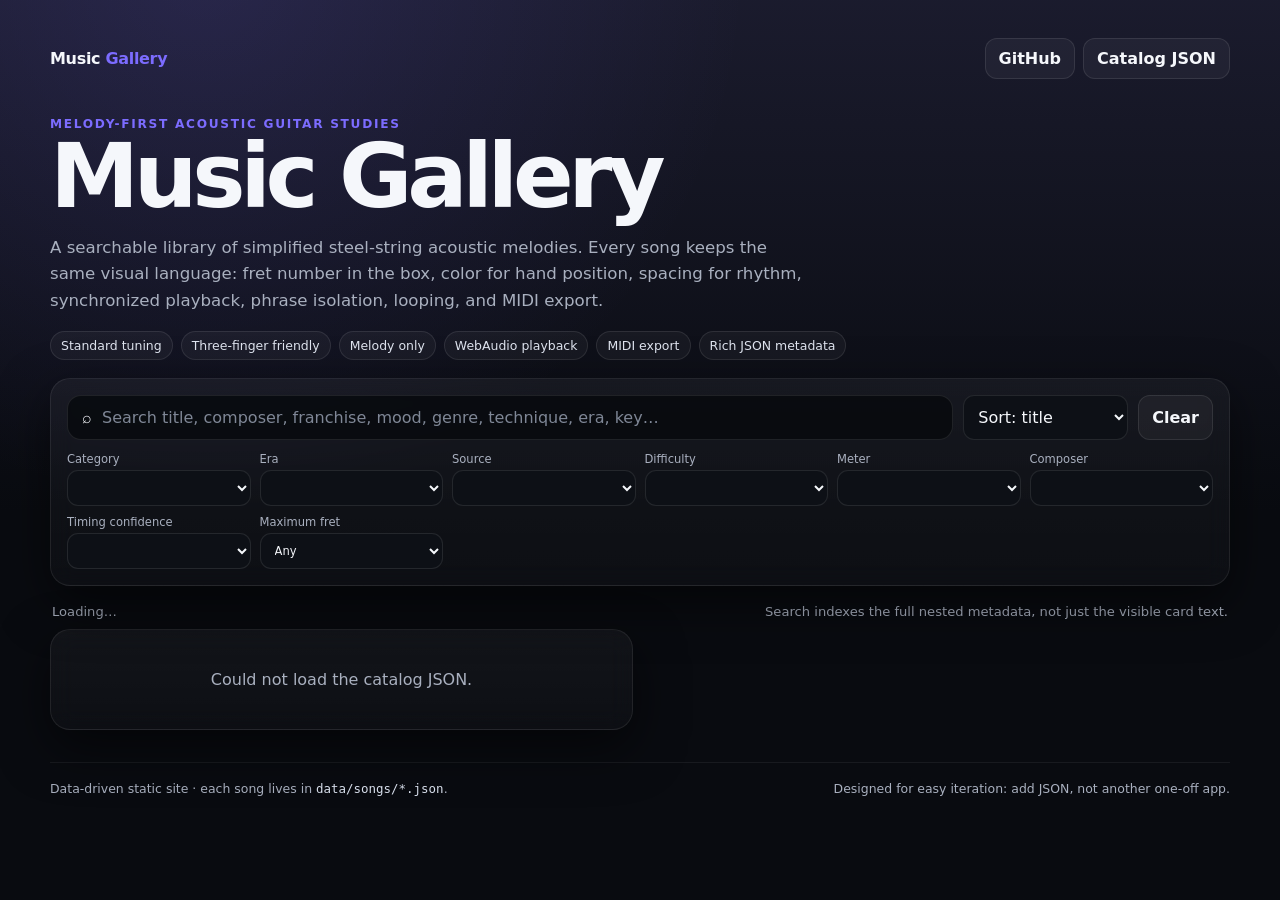
==== index.html @ b16650cd "Add searchable Music Gallery index" ====
<!doctype html>
<html lang="en">
<head>
<meta charset="utf-8">
<meta name="viewport" content="width=device-width,initial-scale=1">
<meta name="description" content="Interactive melody-first acoustic guitar tabs with synchronized playback, position colors, MIDI export, and rich searchable metadata.">
<title>Music Gallery — Interactive Acoustic Guitar Tabs</title>
<link rel="stylesheet" href="./assets/css/base.css">
<link rel="stylesheet" href="./assets/css/catalog.css">
</head>
<body>
<main class="shell">
  <nav class="topnav">
    <a class="brand" href="./">Music <span>Gallery</span></a>
    <div class="navlinks">
      <a class="button" href="https://github.com/sguzman/music-gallery" target="_blank" rel="noreferrer">GitHub</a>
      <a class="button" href="./data/catalog.json" target="_blank">Catalog JSON</a>
    </div>
  </nav>

  <header class="hero">
    <div class="eyebrow">Melody-first acoustic guitar studies</div>
    <h1>Music Gallery</h1>
    <p class="lede">A searchable library of simplified steel-string acoustic melodies. Every song keeps the same visual language: fret number in the box, color for hand position, spacing for rhythm, synchronized playback, phrase isolation, looping, and MIDI export.</p>
    <div class="badges">
      <span class="badge">Standard tuning</span>
      <span class="badge">Three-finger friendly</span>
      <span class="badge">Melody only</span>
      <span class="badge">WebAudio playback</span>
      <span class="badge">MIDI export</span>
      <span class="badge">Rich JSON metadata</span>
    </div>
  </header>

  <section class="card catalog-tools">
    <div class="searchrow">
      <label class="searchbox" aria-label="Search songs">
        <span>⌕</span>
        <input id="q" type="search" placeholder="Search title, composer, franchise, mood, genre, technique, era, key…">
      </label>
      <select id="sort" aria-label="Sort">
        <option value="title">Sort: title</option>
        <option value="composer">Sort: composer</option>
        <option value="difficulty">Sort: easiest</option>
        <option value="tempo">Sort: tempo</option>
        <option value="maxFret">Sort: max fret</option>
      </select>
      <button id="clear" type="button">Clear</button>
    </div>

    <div class="filters">
      <div class="filter"><label>Category<select id="category"></select></label></div>
      <div class="filter"><label>Era<select id="era"></select></label></div>
      <div class="filter"><label>Source<select id="sourceMedium"></select></label></div>
      <div class="filter"><label>Difficulty<select id="difficulty"></select></label></div>
      <div class="filter"><label>Meter<select id="meter"></select></label></div>
      <div class="filter"><label>Composer<select id="composer"></select></label></div>
      <div class="filter"><label>Timing confidence<select id="timingConfidence"></select></label></div>
      <div class="filter"><label>Maximum fret<select id="maxFret"><option value="">Any</option><option value="3">≤ 3</option><option value="5">≤ 5</option><option value="8">≤ 8</option><option value="10">≤ 10</option></select></label></div>
    </div>
  </section>

  <div class="resultbar"><span id="resultCount">Loading…</span><span>Search indexes the full nested metadata, not just the visible card text.</span></div>
  <section id="songGrid" class="song-grid" aria-live="polite"></section>

  <footer class="footer">
    <span>Data-driven static site · each song lives in <code>data/songs/*.json</code>.</span>
    <span>Designed for easy iteration: add JSON, not another one-off app.</span>
  </footer>
</main>
<script type="module" src="./assets/js/catalog.js"></script>
</body>
</html>
---- assets/css/base.css ----
:root{
  --bg:#090b10;--panel:#11141b;--panel2:#151923;--text:#f5f7fb;--muted:#a9b0bf;
  --line:#58607155;--border:#ffffff14;--card:#ffffff08;--card2:#ffffff0d;
  --shadow:0 18px 50px #0008;--accent:#7c6cff;--accent-rgb:124,108,255;
  --low:#4765ff;--mid:#1fa874;--upper:#ad6ce7;--high:#e0704f;--open:#d8dee9;
}
*{box-sizing:border-box}
html{background:var(--bg);color-scheme:dark}
body{margin:0;min-height:100vh;background:
 radial-gradient(circle at 16% -4%,color-mix(in srgb,var(--accent) 14%,transparent),transparent 34rem),
 linear-gradient(180deg,color-mix(in srgb,var(--accent) 8%,#12141b),var(--bg) 32rem);
 color:var(--text);font-family:Inter,ui-sans-serif,system-ui,-apple-system,Segoe UI,Roboto,sans-serif}
a{color:inherit}
button,input,select{font:inherit}
button,.button{
 appearance:none;border:1px solid #ffffff18;background:#ffffff0b;color:var(--text);border-radius:12px;
 padding:10px 13px;font-weight:750;cursor:pointer;transition:.16s transform,.16s background,.16s border-color,.16s opacity;
 text-decoration:none;display:inline-flex;align-items:center;justify-content:center;gap:.35rem
}
button:hover,.button:hover{transform:translateY(-1px);background:#ffffff14;border-color:#ffffff30}
button.primary{background:var(--accent);color:#071014;border-color:transparent}
button.active{box-shadow:0 0 0 2px var(--accent) inset;background:#ffffff12}
button:disabled{opacity:.45;cursor:not-allowed;transform:none}
.shell{width:min(1180px,94vw);margin:0 auto;padding:28px 0 72px}
.card{background:linear-gradient(180deg,#ffffff0b,#ffffff05);border:1px solid var(--border);border-radius:20px;box-shadow:var(--shadow);backdrop-filter:blur(12px)}
.eyebrow{font-size:.76rem;letter-spacing:.14em;text-transform:uppercase;color:var(--accent);font-weight:850}
.hero{padding:38px 0 18px}
.hero h1{font-size:clamp(2.5rem,7vw,5.8rem);line-height:.92;margin:.28rem 0 .7rem;letter-spacing:-.06em}
.hero .lede{max-width:760px;color:var(--muted);font-size:1.04rem;line-height:1.6}
.badges{display:flex;gap:8px;flex-wrap:wrap;margin-top:14px}
.badge{border:1px solid #ffffff18;background:#ffffff0a;border-radius:999px;padding:6px 10px;color:#dfe4ef;font-size:.78rem}
.muted{color:var(--muted)}
.small{font-size:.82rem}
.topnav{display:flex;align-items:center;justify-content:space-between;gap:16px;padding-top:10px}
.brand{text-decoration:none;font-weight:850;letter-spacing:-.02em}
.brand span{color:var(--accent)}
.navlinks{display:flex;gap:8px;align-items:center}

.footer{margin-top:32px;padding-top:18px;border-top:1px solid #ffffff10;color:var(--muted);font-size:.78rem;display:flex;justify-content:space-between;gap:16px;flex-wrap:wrap}
code{font-family:ui-monospace,SFMono-Regular,Consolas,monospace;color:#dce3f0}
---- assets/css/catalog.css ----
.catalog-tools{display:grid;gap:12px;padding:16px;position:sticky;top:8px;z-index:20}
.searchrow{display:grid;grid-template-columns:minmax(0,1fr) auto auto;gap:10px}
.searchbox{display:flex;align-items:center;gap:10px;border:1px solid #ffffff18;background:#080a0ecf;border-radius:14px;padding:0 14px}
.searchbox input{width:100%;border:0;outline:0;background:transparent;color:var(--text);padding:12px 0;font-size:1rem}
.searchbox input::placeholder{color:#7f8796}
.filters{display:grid;grid-template-columns:repeat(6,minmax(120px,1fr));gap:9px}
.filter label{display:grid;gap:4px;color:var(--muted);font-size:.72rem}
select{
 width:100%;border:1px solid #ffffff18;background:#0d1016;color:var(--text);border-radius:11px;padding:9px 10px;outline:none
}
.resultbar{display:flex;justify-content:space-between;align-items:center;gap:12px;color:var(--muted);font-size:.82rem;margin:18px 2px 10px}
.song-grid{display:grid;grid-template-columns:repeat(2,minmax(0,1fr));gap:14px}
.song-card{
 --card-accent:var(--accent);position:relative;overflow:hidden;text-decoration:none;padding:22px;border:1px solid #ffffff14;border-radius:20px;
 background:linear-gradient(180deg,color-mix(in srgb,var(--card-accent) 11%,#ffffff08),#ffffff05);
 box-shadow:0 12px 36px #0005;transition:.16s transform,.16s border-color,.16s background
}
.song-card::after{content:"";position:absolute;width:220px;height:220px;border-radius:50%;right:-120px;top:-130px;background:color-mix(in srgb,var(--card-accent) 16%,transparent);filter:blur(12px);pointer-events:none}
.song-card:hover{transform:translateY(-2px);border-color:#ffffff2b;background:linear-gradient(180deg,color-mix(in srgb,var(--card-accent) 15%,#ffffff09),#ffffff07)}
.song-card .kicker{font-size:.72rem;text-transform:uppercase;letter-spacing:.12em;color:var(--card-accent);font-weight:850}
.song-card h2{margin:.45rem 0 .35rem;font-size:1.55rem;line-height:1.06;letter-spacing:-.035em}
.song-card .composer{color:#d6dbe6;font-size:.9rem}
.song-card p{color:var(--muted);line-height:1.48;font-size:.88rem;min-height:2.7em}
.card-stats{display:flex;gap:7px;flex-wrap:wrap;margin-top:14px}
.stat{border:1px solid #ffffff12;background:#07090db3;border-radius:999px;padding:5px 8px;color:#c8ced9;font-size:.7rem}
.card-tags{display:flex;gap:6px;flex-wrap:wrap;margin-top:12px}
.card-tags span{font-size:.69rem;color:#aab1c0}
.empty{padding:40px;text-align:center;color:var(--muted)}

@media(max-width:960px){.filters{grid-template-columns:repeat(3,minmax(0,1fr))}}
@media(max-width:720px){.song-grid{grid-template-columns:1fr}.searchrow{grid-template-columns:1fr}.filters{grid-template-columns:repeat(2,minmax(0,1fr))}.catalog-tools{position:static}.shell{width:96vw;padding-top:12px}}
@media(max-width:480px){.filters{grid-template-columns:1fr 1fr}.hero h1{font-size:3rem}}
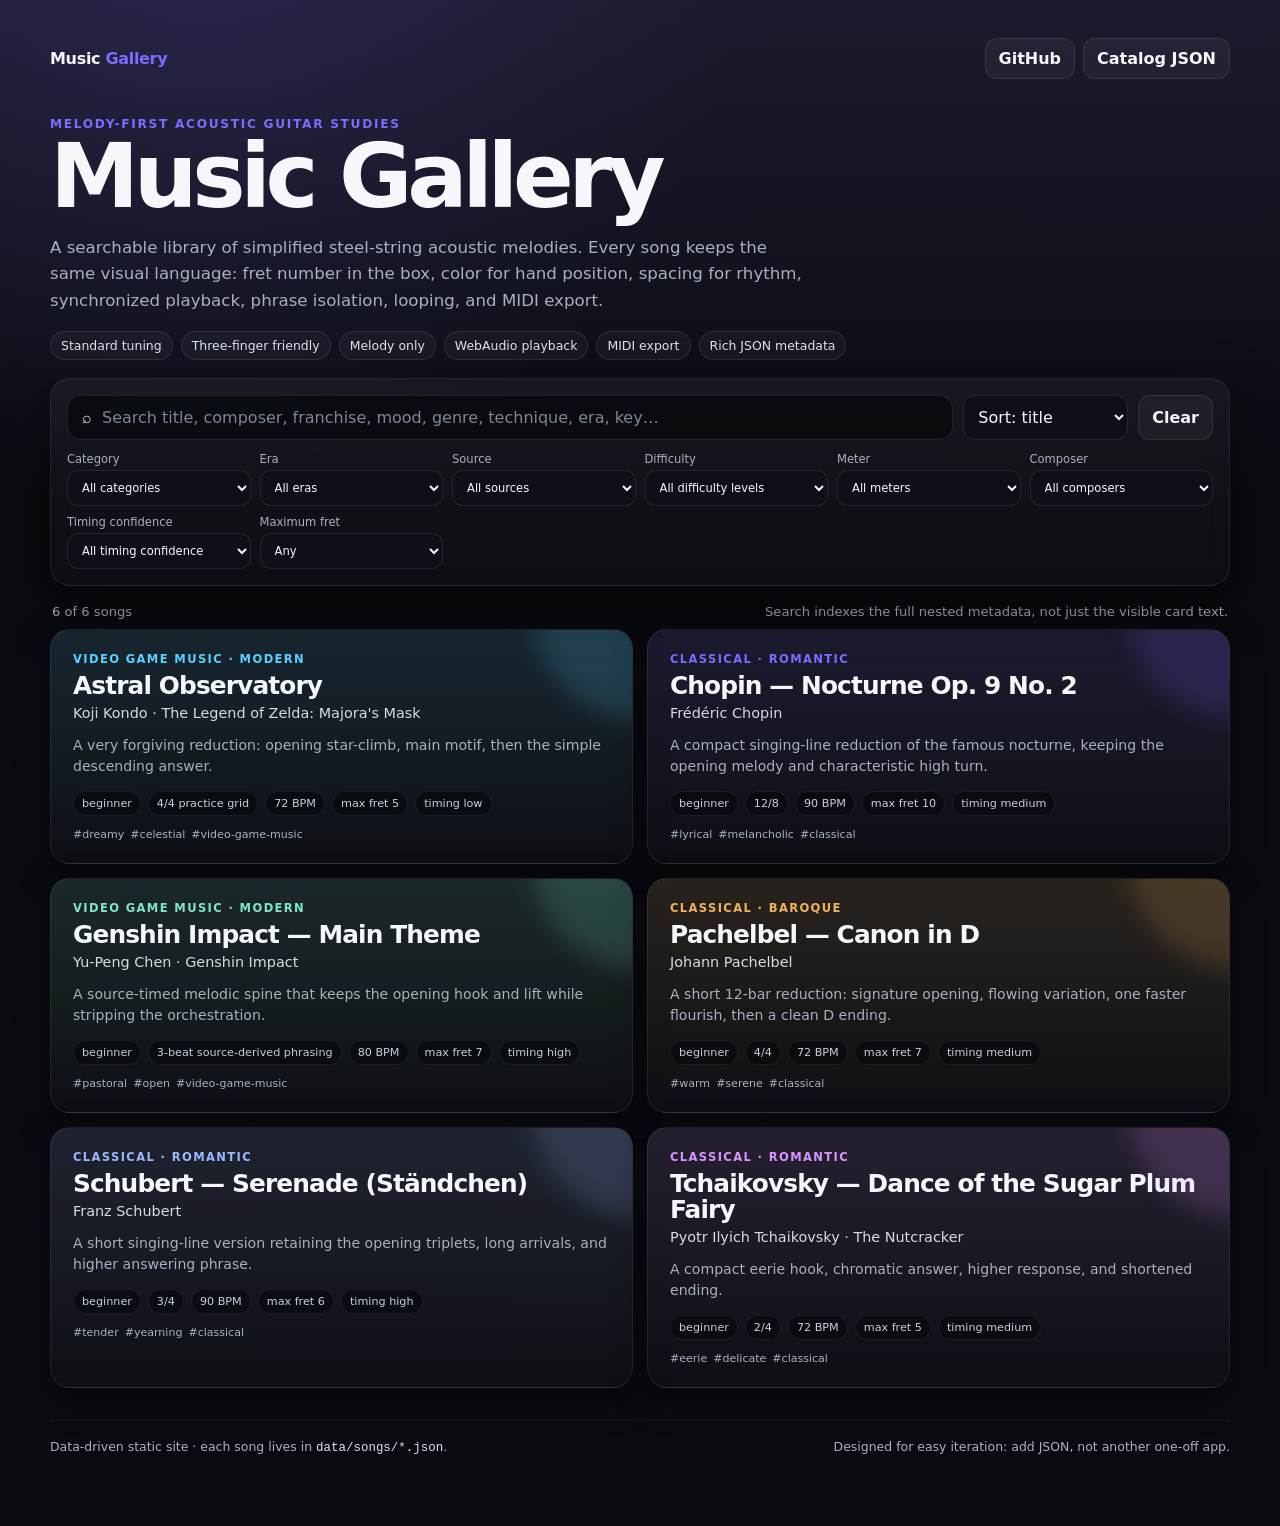
==== commit e648c9c2: "Materialize Music Gallery site source [materialized]" ====
--- a/index.html
+++ b/index.html
@@ -5,8 +5,7 @@
 <meta name="viewport" content="width=device-width,initial-scale=1">
 <meta name="description" content="Interactive melody-first acoustic guitar tabs with synchronized playback, position colors, MIDI export, and rich searchable metadata.">
 <title>Music Gallery — Interactive Acoustic Guitar Tabs</title>
-<link rel="stylesheet" href="./assets/css/base.css">
-<link rel="stylesheet" href="./assets/css/catalog.css">
+<link rel="stylesheet" href="./assets/css/site.css">
 </head>
 <body>
 <main class="shell">
--- a/assets/css/site.css
+++ b/assets/css/site.css
@@ -0,0 +1,138 @@
+:root{
+  --bg:#090b10;--panel:#11141b;--panel2:#151923;--text:#f5f7fb;--muted:#a9b0bf;
+  --line:#58607155;--border:#ffffff14;--card:#ffffff08;--card2:#ffffff0d;
+  --shadow:0 18px 50px #0008;--accent:#7c6cff;--accent-rgb:124,108,255;
+  --low:#4765ff;--mid:#1fa874;--upper:#ad6ce7;--high:#e0704f;--open:#d8dee9;
+}
+*{box-sizing:border-box}
+html{background:var(--bg);color-scheme:dark}
+body{margin:0;min-height:100vh;background:
+ radial-gradient(circle at 16% -4%,color-mix(in srgb,var(--accent) 14%,transparent),transparent 34rem),
+ linear-gradient(180deg,color-mix(in srgb,var(--accent) 8%,#12141b),var(--bg) 32rem);
+ color:var(--text);font-family:Inter,ui-sans-serif,system-ui,-apple-system,Segoe UI,Roboto,sans-serif}
+a{color:inherit}
+button,input,select{font:inherit}
+button,.button{
+ appearance:none;border:1px solid #ffffff18;background:#ffffff0b;color:var(--text);border-radius:12px;
+ padding:10px 13px;font-weight:750;cursor:pointer;transition:.16s transform,.16s background,.16s border-color,.16s opacity;
+ text-decoration:none;display:inline-flex;align-items:center;justify-content:center;gap:.35rem
+}
+button:hover,.button:hover{transform:translateY(-1px);background:#ffffff14;border-color:#ffffff30}
+button.primary{background:var(--accent);color:#071014;border-color:transparent}
+button.active{box-shadow:0 0 0 2px var(--accent) inset;background:#ffffff12}
+button:disabled{opacity:.45;cursor:not-allowed;transform:none}
+.shell{width:min(1180px,94vw);margin:0 auto;padding:28px 0 72px}
+.card{background:linear-gradient(180deg,#ffffff0b,#ffffff05);border:1px solid var(--border);border-radius:20px;box-shadow:var(--shadow);backdrop-filter:blur(12px)}
+.eyebrow{font-size:.76rem;letter-spacing:.14em;text-transform:uppercase;color:var(--accent);font-weight:850}
+.hero{padding:38px 0 18px}
+.hero h1{font-size:clamp(2.5rem,7vw,5.8rem);line-height:.92;margin:.28rem 0 .7rem;letter-spacing:-.06em}
+.hero .lede{max-width:760px;color:var(--muted);font-size:1.04rem;line-height:1.6}
+.badges{display:flex;gap:8px;flex-wrap:wrap;margin-top:14px}
+.badge{border:1px solid #ffffff18;background:#ffffff0a;border-radius:999px;padding:6px 10px;color:#dfe4ef;font-size:.78rem}
+.muted{color:var(--muted)}
+.small{font-size:.82rem}
+.topnav{display:flex;align-items:center;justify-content:space-between;gap:16px;padding-top:10px}
+.brand{text-decoration:none;font-weight:850;letter-spacing:-.02em}
+.brand span{color:var(--accent)}
+.navlinks{display:flex;gap:8px;align-items:center}
+.catalog-tools{display:grid;gap:12px;padding:16px;position:sticky;top:8px;z-index:20}
+.searchrow{display:grid;grid-template-columns:minmax(0,1fr) auto auto;gap:10px}
+.searchbox{display:flex;align-items:center;gap:10px;border:1px solid #ffffff18;background:#080a0ecf;border-radius:14px;padding:0 14px}
+.searchbox input{width:100%;border:0;outline:0;background:transparent;color:var(--text);padding:12px 0;font-size:1rem}
+.searchbox input::placeholder{color:#7f8796}
+.filters{display:grid;grid-template-columns:repeat(6,minmax(120px,1fr));gap:9px}
+.filter label{display:grid;gap:4px;color:var(--muted);font-size:.72rem}
+select{
+ width:100%;border:1px solid #ffffff18;background:#0d1016;color:var(--text);border-radius:11px;padding:9px 10px;outline:none
+}
+.resultbar{display:flex;justify-content:space-between;align-items:center;gap:12px;color:var(--muted);font-size:.82rem;margin:18px 2px 10px}
+.song-grid{display:grid;grid-template-columns:repeat(2,minmax(0,1fr));gap:14px}
+.song-card{
+ --card-accent:var(--accent);position:relative;overflow:hidden;text-decoration:none;padding:22px;border:1px solid #ffffff14;border-radius:20px;
+ background:linear-gradient(180deg,color-mix(in srgb,var(--card-accent) 11%,#ffffff08),#ffffff05);
+ box-shadow:0 12px 36px #0005;transition:.16s transform,.16s border-color,.16s background
+}
+.song-card::after{content:"";position:absolute;width:220px;height:220px;border-radius:50%;right:-120px;top:-130px;background:color-mix(in srgb,var(--card-accent) 16%,transparent);filter:blur(12px);pointer-events:none}
+.song-card:hover{transform:translateY(-2px);border-color:#ffffff2b;background:linear-gradient(180deg,color-mix(in srgb,var(--card-accent) 15%,#ffffff09),#ffffff07)}
+.song-card .kicker{font-size:.72rem;text-transform:uppercase;letter-spacing:.12em;color:var(--card-accent);font-weight:850}
+.song-card h2{margin:.45rem 0 .35rem;font-size:1.55rem;line-height:1.06;letter-spacing:-.035em}
+.song-card .composer{color:#d6dbe6;font-size:.9rem}
+.song-card p{color:var(--muted);line-height:1.48;font-size:.88rem;min-height:2.7em}
+.card-stats{display:flex;gap:7px;flex-wrap:wrap;margin-top:14px}
+.stat{border:1px solid #ffffff12;background:#07090db3;border-radius:999px;padding:5px 8px;color:#c8ced9;font-size:.7rem}
+.card-tags{display:flex;gap:6px;flex-wrap:wrap;margin-top:12px}
+.card-tags span{font-size:.69rem;color:#aab1c0}
+.empty{padding:40px;text-align:center;color:var(--muted)}
+.controls{padding:14px;display:grid;grid-template-columns:auto auto auto minmax(145px,1fr) minmax(130px,.75fr) auto auto auto;gap:10px;align-items:center;position:sticky;top:8px;z-index:20}
+.range{display:grid;grid-template-columns:auto 1fr auto;gap:8px;align-items:center;color:var(--muted);font-size:.82rem}
+input[type=range]{width:100%;accent-color:var(--accent)}
+.section-buttons{display:flex;gap:8px;flex-wrap:wrap;margin:16px 0}
+.section-buttons button{font-size:.8rem;padding:8px 11px}
+.statusline{display:flex;justify-content:space-between;gap:20px;align-items:center;color:var(--muted);font-size:.8rem;padding:2px 3px 12px}
+.progress{height:5px;background:#ffffff10;border-radius:999px;overflow:hidden;flex:1}
+.progress>div{height:100%;width:0;background:var(--accent);transition:width .06s linear}
+.song-hero{display:grid;grid-template-columns:minmax(0,1fr) auto;gap:22px;align-items:end;padding:34px 0 18px}
+.song-hero h1{font-size:clamp(2.2rem,6vw,4.8rem);line-height:.95;letter-spacing:-.055em;margin:.25rem 0 .55rem}
+.song-sub{color:var(--muted);font-size:1rem}
+.hero-actions{display:flex;gap:8px;flex-wrap:wrap;justify-content:flex-end}
+.tab-wrap{padding:18px}
+.section-block{margin:0 0 28px}
+.section-block:last-child{margin-bottom:0}
+.section-head{display:flex;align-items:baseline;justify-content:space-between;gap:12px;margin:0 2px 9px}
+.section-head h2{font-size:1rem;margin:0}
+.section-head span{font-size:.74rem;color:var(--muted)}
+.tab-grid{position:relative;border:1px solid #ffffff10;border-radius:16px;overflow:hidden;background:#080a0ee0;padding-top:31px;min-width:760px}
+.tab-scroll{overflow-x:auto;padding-bottom:3px}
+.string-labels{position:absolute;left:0;top:31px;width:34px;bottom:0;background:#ffffff05;border-right:1px solid #ffffff10;z-index:4}
+.string-label{height:38px;display:flex;align-items:center;justify-content:center;font-family:ui-monospace,SFMono-Regular,Consolas,monospace;font-weight:800;color:#c8ced9}
+.staff{position:relative;margin-left:34px;height:228px}
+.string-line{position:absolute;left:0;right:0;height:1px;background:var(--line)}
+.measure-line{position:absolute;top:0;bottom:0;width:1px;background:#ffffff1d}
+.measure-label{position:absolute;top:-27px;transform:translateX(6px);font-size:.67rem;color:var(--muted);white-space:nowrap}
+.beat-line{position:absolute;top:0;bottom:0;width:1px;background:#ffffff08}
+.note{
+ position:absolute;z-index:3;width:25px;height:25px;border-radius:7px;display:grid;place-items:center;color:#fff;font-weight:900;font-size:.76rem;
+ transform:translate(-50%,-50%);box-shadow:0 5px 14px #0008,inset 0 0 0 1px #ffffff2a;transition:.1s transform,.1s filter,.1s opacity,.1s box-shadow;cursor:pointer
+}
+.note.low{background:var(--low)}.note.mid{background:var(--mid)}.note.upper{background:var(--upper)}.note.high{background:var(--high)}
+.note.open{background:#d8dee9;color:#111621}
+.note.anchor{box-shadow:0 0 0 2px #fff8,0 5px 14px #0008}
+.note.live{transform:translate(-50%,-50%) scale(1.22);filter:brightness(1.25);box-shadow:0 0 0 3px #fff8,0 0 22px var(--accent)}
+.note.next{box-shadow:0 0 0 2px var(--accent),0 5px 14px #0008}
+.note.dimmed{opacity:.18}
+.legend{display:flex;flex-wrap:wrap;gap:8px 14px;margin-top:13px;color:var(--muted);font-size:.76rem}
+.legend i{display:inline-block;width:11px;height:11px;border-radius:3px;margin-right:5px;vertical-align:-1px}
+.lopen{background:#d8dee9}.llow{background:var(--low)}.lmid{background:var(--mid)}.lupper{background:var(--upper)}.lhigh{background:var(--high)}
+.help{margin-top:15px;padding:15px 17px;color:#c6ccd8;line-height:1.5;font-size:.84rem}
+kbd{background:#ffffff12;border:1px solid #ffffff18;border-bottom-width:2px;border-radius:6px;padding:2px 6px;font:inherit;color:white}
+.metadata{margin-top:16px;padding:17px}
+.metadata summary{cursor:pointer;font-weight:800}
+.meta-grid{display:grid;grid-template-columns:repeat(4,minmax(0,1fr));gap:10px;margin-top:14px}
+.meta-item{padding:10px;border-radius:12px;background:#ffffff06;border:1px solid #ffffff0e}
+.meta-item small{display:block;color:var(--muted);font-size:.68rem;margin-bottom:3px}
+.meta-item b{font-size:.84rem}
+.source-list{margin:14px 0 0;padding-left:18px;color:var(--muted);font-size:.8rem;line-height:1.55}
+.source-list a{color:#dfe7ff}
+.footer{margin-top:32px;padding-top:18px;border-top:1px solid #ffffff10;color:var(--muted);font-size:.78rem;display:flex;justify-content:space-between;gap:16px;flex-wrap:wrap}
+@media(max-width:960px){
+  .filters{grid-template-columns:repeat(3,minmax(0,1fr))}
+  .controls{grid-template-columns:repeat(4,auto)}
+  .range{grid-column:1/-1}
+}
+@media(max-width:720px){
+  .song-grid{grid-template-columns:1fr}
+  .searchrow{grid-template-columns:1fr}.filters{grid-template-columns:repeat(2,minmax(0,1fr))}
+  .catalog-tools{position:static}
+  .song-hero{grid-template-columns:1fr}.hero-actions{justify-content:flex-start}
+  .controls{position:static;grid-template-columns:repeat(3,1fr)}
+  .controls button,.controls .button{padding:9px 7px;font-size:.78rem}
+  .meta-grid{grid-template-columns:repeat(2,minmax(0,1fr))}
+  .shell{width:96vw;padding-top:12px}
+}
+@media(max-width:480px){
+  .filters{grid-template-columns:1fr 1fr}.hero h1{font-size:3rem}.meta-grid{grid-template-columns:1fr}
+}
+
+.toggle-control{display:inline-flex;align-items:center;gap:7px;color:#cfd5e1;font-size:.8rem;white-space:nowrap}
+.toggle-control input{accent-color:var(--accent)}
+code{font-family:ui-monospace,SFMono-Regular,Consolas,monospace;color:#dce3f0}
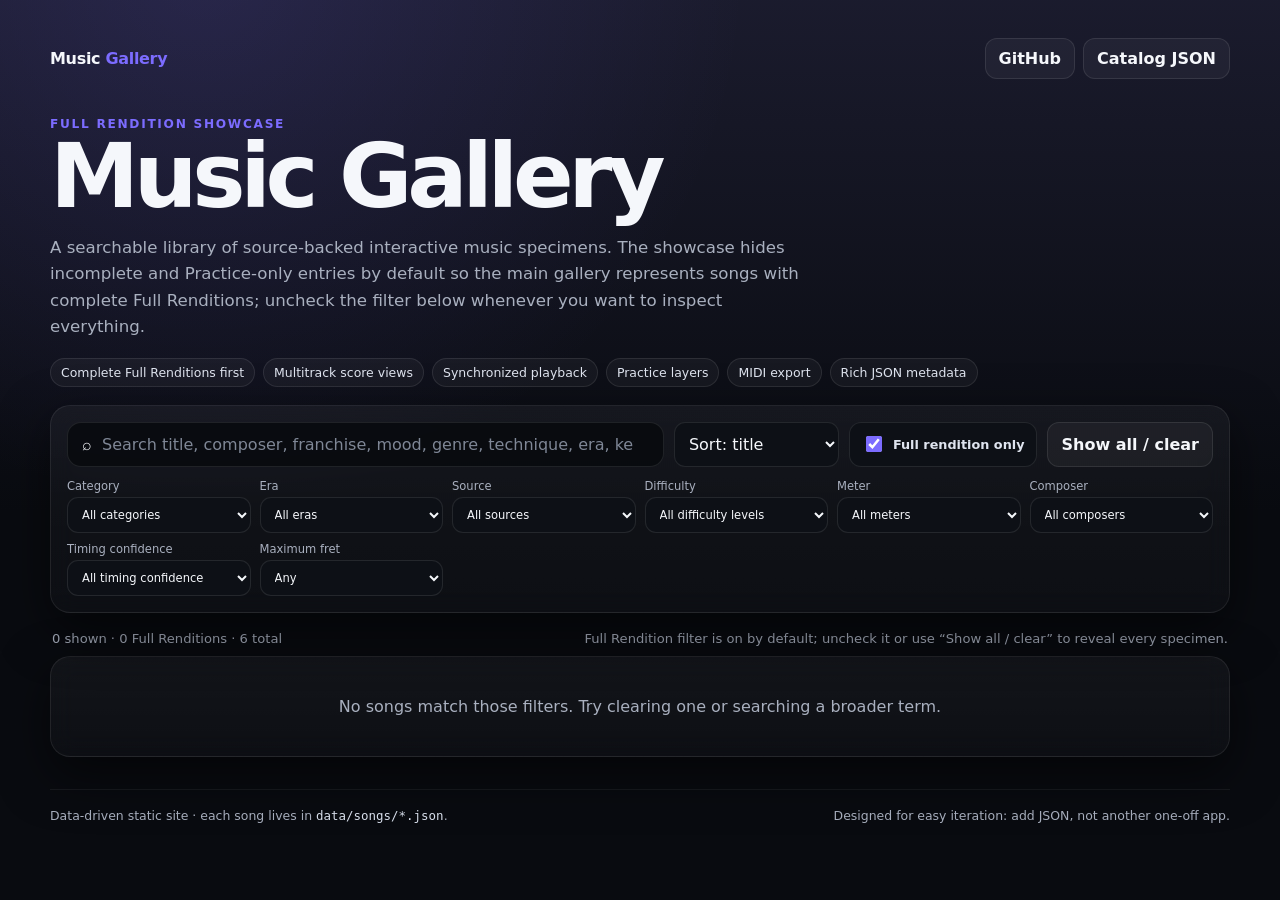
==== commit f1b2a8ae: "fix(player): normalize voices, sync cursor, showcase full renditions" ====
--- a/index.html
+++ b/index.html
@@ -3,8 +3,8 @@
 <head>
 <meta charset="utf-8">
 <meta name="viewport" content="width=device-width,initial-scale=1">
-<meta name="description" content="Interactive melody-first acoustic guitar tabs with synchronized playback, position colors, MIDI export, and rich searchable metadata.">
-<title>Music Gallery — Interactive Acoustic Guitar Tabs</title>
+<meta name="description" content="Interactive source-backed music specimens with complete Full Renditions showcased by default, synchronized playback, score views, practice layers, and MIDI export.">
+<title>Music Gallery — Full Rendition Showcase</title>
 <link rel="stylesheet" href="./assets/css/site.css">
 </head>
 <body>
@@ -18,14 +18,14 @@
   </nav>
 
   <header class="hero">
-    <div class="eyebrow">Melody-first acoustic guitar studies</div>
+    <div class="eyebrow">Full rendition showcase</div>
     <h1>Music Gallery</h1>
-    <p class="lede">A searchable library of simplified steel-string acoustic melodies. Every song keeps the same visual language: fret number in the box, color for hand position, spacing for rhythm, synchronized playback, phrase isolation, looping, and MIDI export.</p>
+    <p class="lede">A searchable library of source-backed interactive music specimens. The showcase hides incomplete and Practice-only entries by default so the main gallery represents songs with complete Full Renditions; uncheck the filter below whenever you want to inspect everything.</p>
     <div class="badges">
-      <span class="badge">Standard tuning</span>
-      <span class="badge">Three-finger friendly</span>
-      <span class="badge">Melody only</span>
-      <span class="badge">WebAudio playback</span>
+      <span class="badge">Complete Full Renditions first</span>
+      <span class="badge">Multitrack score views</span>
+      <span class="badge">Synchronized playback</span>
+      <span class="badge">Practice layers</span>
       <span class="badge">MIDI export</span>
       <span class="badge">Rich JSON metadata</span>
     </div>
@@ -44,7 +44,11 @@
         <option value="tempo">Sort: tempo</option>
         <option value="maxFret">Sort: max fret</option>
       </select>
-      <button id="clear" type="button">Clear</button>
+      <label class="showcase-toggle" title="Hide Practice-only and incomplete specimens">
+        <input id="fullOnly" type="checkbox" checked>
+        <span>Full rendition only</span>
+      </label>
+      <button id="clear" type="button">Show all / clear</button>
     </div>
 
     <div class="filters">
@@ -59,7 +63,7 @@
     </div>
   </section>
 
-  <div class="resultbar"><span id="resultCount">Loading…</span><span>Search indexes the full nested metadata, not just the visible card text.</span></div>
+  <div class="resultbar"><span id="resultCount">Loading…</span><span>Full Rendition filter is on by default; uncheck it or use “Show all / clear” to reveal every specimen.</span></div>
   <section id="songGrid" class="song-grid" aria-live="polite"></section>
 
   <footer class="footer">
--- a/assets/css/site.css
+++ b/assets/css/site.css
@@ -36,10 +36,12 @@
 .brand span{color:var(--accent)}
 .navlinks{display:flex;gap:8px;align-items:center}
 .catalog-tools{display:grid;gap:12px;padding:16px;position:sticky;top:8px;z-index:20}
-.searchrow{display:grid;grid-template-columns:minmax(0,1fr) auto auto;gap:10px}
+.searchrow{display:grid;grid-template-columns:minmax(0,1fr) auto auto auto;gap:10px}
 .searchbox{display:flex;align-items:center;gap:10px;border:1px solid #ffffff18;background:#080a0ecf;border-radius:14px;padding:0 14px}
 .searchbox input{width:100%;border:0;outline:0;background:transparent;color:var(--text);padding:12px 0;font-size:1rem}
 .searchbox input::placeholder{color:#7f8796}
+.showcase-toggle{display:inline-flex;align-items:center;gap:8px;border:1px solid #ffffff18;background:#0d1016;border-radius:12px;padding:0 12px;color:#dfe4ef;font-size:.8rem;font-weight:750;white-space:nowrap;cursor:pointer}
+.showcase-toggle input{accent-color:var(--accent);width:16px;height:16px}
 .filters{display:grid;grid-template-columns:repeat(6,minmax(120px,1fr));gap:9px}
 .filter label{display:grid;gap:4px;color:var(--muted);font-size:.72rem}
 select{
@@ -136,3 +138,68 @@
 .toggle-control{display:inline-flex;align-items:center;gap:7px;color:#cfd5e1;font-size:.8rem;white-space:nowrap}
 .toggle-control input{accent-color:var(--accent)}
 code{font-family:ui-monospace,SFMono-Regular,Consolas,monospace;color:#dce3f0}
+
+.version-switch{display:flex;align-items:center;justify-content:space-between;gap:16px;margin:16px 0 4px;padding:5px 2px}
+.version-tabs{display:inline-flex;padding:4px;border:1px solid #ffffff16;background:#080a0ecf;border-radius:14px;gap:4px}
+.version-tabs button{border-radius:10px;padding:8px 13px;font-size:.82rem}
+.version-tabs button.active{background:var(--accent);color:#071014;box-shadow:none;border-color:transparent}
+.version-switch>span{color:var(--muted);font-size:.78rem;line-height:1.4;text-align:right;max-width:650px}
+.full-version-wrap{display:grid;gap:14px}
+.full-score-intro{display:flex;align-items:start;justify-content:space-between;gap:20px;padding:4px 2px 8px}
+.full-score-intro h2{margin:.2rem 0 .4rem;font-size:1.35rem}
+.full-score-intro p{margin:0;color:var(--muted);max-width:720px;line-height:1.45;font-size:.84rem}
+.full-kicker{font-size:.68rem;text-transform:uppercase;letter-spacing:.12em;color:var(--accent);font-weight:850}
+.full-source{font-size:.72rem;color:var(--muted);text-align:right;line-height:1.45}
+.full-source a{color:#dfe7ff}
+.track-tools{display:flex;gap:8px;flex-wrap:wrap;padding-bottom:2px}
+.track-tools button{font-size:.72rem;padding:7px 9px}
+.full-track-block{border:1px solid #ffffff10;background:#080a0e8a;border-radius:15px;overflow:hidden}
+.full-track-block.muted-track{opacity:.46}
+.full-track-head{display:flex;align-items:center;gap:10px;padding:10px 12px;border-bottom:1px solid #ffffff0e}
+.full-track-head input{accent-color:var(--accent)}
+.full-track-head div{display:flex;align-items:baseline;gap:9px}
+.full-track-head b{font-size:.86rem}
+.full-track-head small{color:var(--muted);font-size:.7rem}
+.full-track-scroll{overflow-x:auto;overflow-y:hidden}
+.full-track-roll{position:relative;height:86px;background:repeating-linear-gradient(to bottom,#ffffff03 0,#ffffff03 20px,#ffffff07 21px);min-width:980px}
+.full-measure-line{position:absolute;top:0;bottom:0;width:1px;background:#ffffff0e;pointer-events:none}
+.full-measure-label{position:absolute;top:3px;transform:translateX(4px);font-size:.6rem;color:#7f8796;pointer-events:none}
+.full-note{position:absolute;height:10px;min-width:2px;padding:0;border:0;border-radius:4px;background:color-mix(in srgb,var(--accent) 72%,#fff);box-shadow:0 1px 6px #0009;transform:none;z-index:2}
+.full-note:hover{transform:none;filter:brightness(1.25)}
+.full-note.live{height:14px;margin-top:-2px;background:#fff;box-shadow:0 0 0 2px var(--accent),0 0 16px var(--accent)}
+.full-note.next{box-shadow:0 0 0 2px var(--accent)}
+@media(max-width:720px){
+  .version-switch{align-items:flex-start;flex-direction:column}
+  .version-switch>span{text-align:left}
+  .full-score-intro{flex-direction:column}
+  .full-source{text-align:left}
+}
+
+.full-score-view{padding:18px;display:grid;gap:15px}
+.full-score-stats{margin-top:9px;color:#cfd5e1;font-size:.74rem;font-weight:700}
+.full-mixer{display:flex;gap:8px;flex-wrap:wrap;align-items:stretch;border-top:1px solid #ffffff10;border-bottom:1px solid #ffffff10;padding:12px 0}
+.mixer-track{display:grid;grid-template-columns:auto auto 1fr;align-items:center;gap:7px;min-width:185px;padding:8px 10px;border:1px solid #ffffff10;border-radius:11px;background:#07090db0;opacity:.48;cursor:pointer}
+.mixer-track.active{opacity:1;border-color:#ffffff24;background:#ffffff08}
+.mixer-track input{accent-color:var(--accent)}
+.mixer-track>span:last-child{display:grid;gap:1px}
+.mixer-track b{font-size:.78rem}.mixer-track small{color:var(--muted);font-size:.63rem}
+.track-swatch{width:10px;height:28px;border-radius:5px}.mixer-actions{display:flex;gap:6px;align-items:center;margin-left:auto}.mixer-actions button{font-size:.7rem;padding:7px 9px}
+.score-scroll{overflow:auto;border:1px solid #ffffff10;border-radius:14px;background:#07090d;max-height:70vh}
+.score-sheet{min-width:1100px}.score-row{display:grid;grid-template-columns:155px 1fr;min-height:88px;border-bottom:1px solid #ffffff10}.score-row:last-child{border-bottom:0}.score-row.muted-track .score-staff{opacity:.28}
+.score-track-label{position:sticky;left:0;z-index:8;display:flex;flex-direction:column;justify-content:center;gap:2px;padding:10px 12px;background:#0e1118;border-right:1px solid #ffffff12;box-shadow:8px 0 14px #0006}
+.score-track-label b{font-size:.83rem}.score-track-label span{font-size:.69rem;color:#d5dbe7}.score-track-label small{font-size:.61rem;color:var(--muted)}
+.score-staff{position:relative;height:88px;overflow:hidden;background:linear-gradient(180deg,#ffffff015,#0000)}
+.score-staff-line{position:absolute;left:0;right:0;height:1px;background:#74809652;pointer-events:none}.score-clef{position:absolute;left:7px;top:16px;font-size:36px;line-height:1;color:#cbd3e2aa;z-index:2;pointer-events:none}
+.score-measure-line{position:absolute;top:8px;bottom:8px;width:1px;background:#ffffff13;pointer-events:none}.score-end-line{background:#ffffff35}.score-measure-label{position:absolute;top:2px;transform:translateX(4px);font-size:.55rem;color:#798292;pointer-events:none}
+.score-note{position:absolute;z-index:5;height:9px;min-width:9px;padding:0;border:0;border-radius:999px;transform:translate(-50%,-50%);box-shadow:0 1px 5px #000b,0 0 0 1px #fff3}
+.score-note:hover{transform:translate(-50%,-50%) scale(1.25);filter:brightness(1.35)}.score-note.live{height:13px;z-index:7;background:#fff;box-shadow:0 0 0 3px var(--accent),0 0 18px var(--accent)}.score-note.next{box-shadow:0 0 0 2px #fff9,0 0 10px var(--accent)}
+.score-footer{font-size:.72rem;color:var(--muted);padding:0 2px}
+.track-0{background:#8fb7ff}.track-1{background:#c2a3ff}.track-2{background:#86d6bd}.track-3{background:#e0a475}.track-4{background:#ffd37b}.track-5{background:#ef9cc8}.track-6{background:#a9d27e}.track-7{background:#8fd5e7}
+
+.score-playhead{position:absolute;top:6px;bottom:6px;width:2px;background:#fff8;box-shadow:0 0 9px var(--accent);z-index:6;pointer-events:none;transform:translateX(-1px)}
+.score-staff{cursor:crosshair}
+
+.pending-rendition{display:grid;grid-template-columns:repeat(auto-fit,minmax(220px,1fr));gap:9px;padding:2px 0 6px}
+.pending-item{display:grid;gap:4px;padding:11px 12px;border:1px solid #ffffff12;border-radius:11px;background:#080a0eb8}
+.pending-item small{text-transform:uppercase;letter-spacing:.08em;color:var(--muted);font-size:.58rem}
+.pending-item b{font-size:.76rem;line-height:1.45;overflow-wrap:anywhere}
